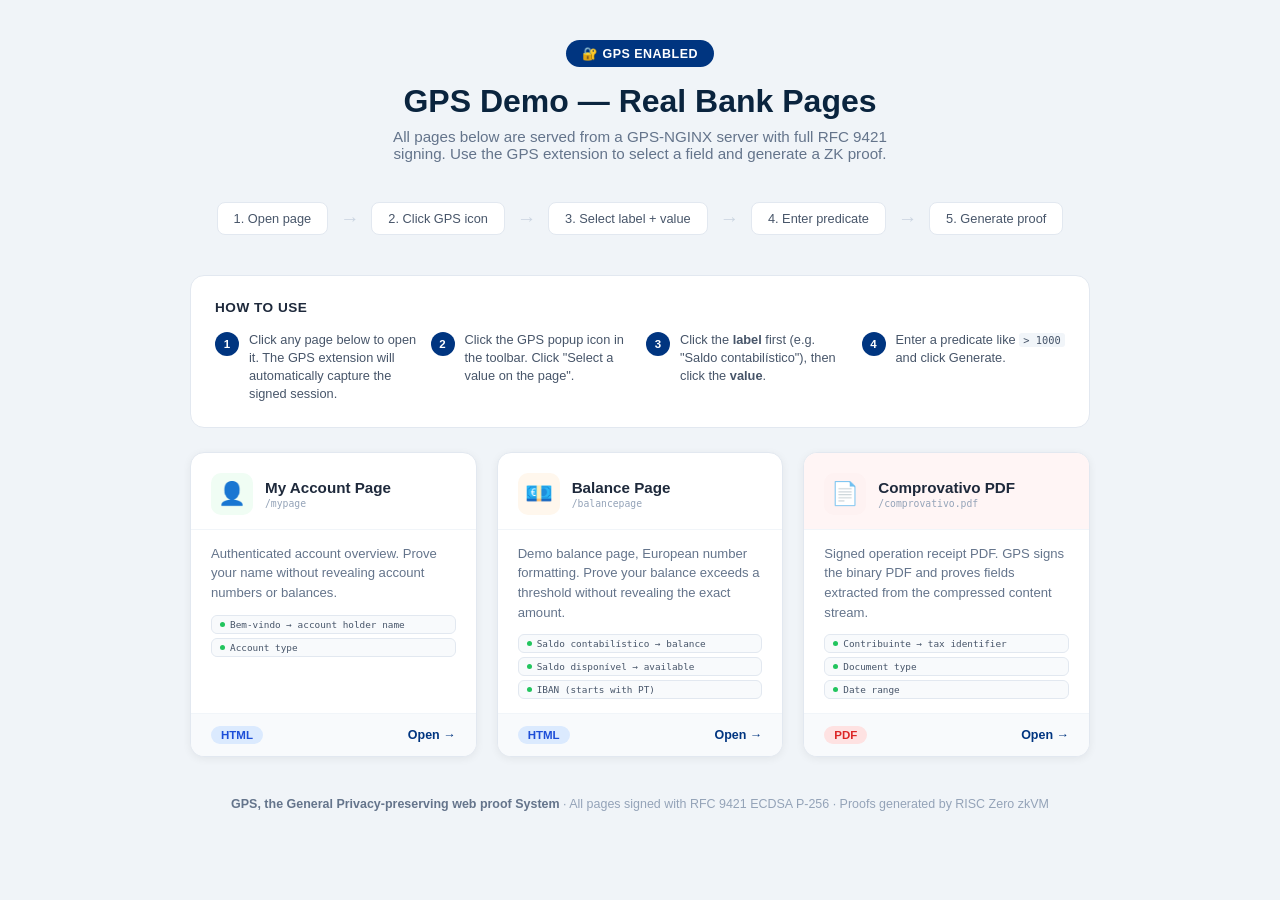
==== gps-server/html/realwebsite/index.html @ 6f9e5afe "GPS: RFC 9421 web proofs in a RISC Zero zkVM" ====
<!DOCTYPE html>
<html lang="pt-PT">
<head>
<meta charset="UTF-8">
<meta name="viewport" content="width=device-width, initial-scale=1.0">
<title>GPS Demo: signed pages</title>
<style>
  * { box-sizing: border-box; margin: 0; padding: 0; }
  body {
    font-family: -apple-system, BlinkMacSystemFont, 'Segoe UI', sans-serif;
    background: #f0f4f8;
    min-height: 100vh;
    display: flex;
    flex-direction: column;
    align-items: center;
    padding: 40px 20px;
  }

  .header {
    text-align: center;
    margin-bottom: 40px;
  }
  .header .badge {
    display: inline-flex;
    align-items: center;
    gap: 8px;
    background: #003580;
    color: white;
    padding: 6px 16px;
    border-radius: 20px;
    font-size: 0.78em;
    font-weight: 600;
    letter-spacing: 0.5px;
    margin-bottom: 16px;
  }
  .header h1 {
    font-size: 2em;
    color: #0a243e;
    font-weight: 700;
    margin-bottom: 8px;
  }
  .header p {
    color: #64748b;
    font-size: 0.95em;
    max-width: 520px;
  }

  .flow {
    display: flex;
    align-items: center;
    gap: 12px;
    margin-bottom: 40px;
    flex-wrap: wrap;
    justify-content: center;
  }
  .flow-step {
    background: white;
    border: 1px solid #e2e8f0;
    border-radius: 8px;
    padding: 8px 16px;
    font-size: 0.8em;
    color: #475569;
    font-weight: 500;
  }
  .flow-arrow {
    color: #cbd5e1;
    font-size: 1.2em;
  }

  .grid {
    display: grid;
    grid-template-columns: repeat(auto-fit, minmax(260px, 1fr));
    gap: 20px;
    width: 100%;
    max-width: 900px;
    margin-bottom: 32px;
  }

  .card {
    background: white;
    border-radius: 14px;
    border: 1px solid #e2e8f0;
    box-shadow: 0 2px 8px rgba(0,0,0,0.06);
    overflow: hidden;
    transition: transform 0.15s, box-shadow 0.15s;
    text-decoration: none;
    display: flex;
    flex-direction: column;
  }
  .card:hover {
    transform: translateY(-2px);
    box-shadow: 0 8px 24px rgba(0,0,0,0.1);
  }

  .card-header {
    padding: 20px 20px 14px;
    border-bottom: 1px solid #f1f5f9;
    display: flex;
    align-items: center;
    gap: 12px;
  }
  .card-icon {
    width: 42px;
    height: 42px;
    border-radius: 10px;
    display: flex;
    align-items: center;
    justify-content: center;
    font-size: 1.4em;
    flex-shrink: 0;
  }
  .card-icon.blue   { background: #eff6ff; }
  .card-icon.green  { background: #f0fdf4; }
  .card-icon.purple { background: #faf5ff; }
  .card-icon.orange { background: #fff7ed; }
  .card-icon.red    { background: #fef2f2; }

  .card-title { font-size: 0.95em; font-weight: 700; color: #1e293b; }
  .card-route { font-size: 0.75em; color: #94a3b8; font-family: monospace; margin-top: 2px; }

  .card-body {
    padding: 14px 20px;
    flex: 1;
  }
  .card-desc {
    font-size: 0.82em;
    color: #64748b;
    line-height: 1.5;
    margin-bottom: 12px;
  }

  .fields {
    display: flex;
    flex-direction: column;
    gap: 4px;
  }
  .field-tag {
    display: inline-flex;
    align-items: center;
    gap: 5px;
    background: #f8fafc;
    border: 1px solid #e2e8f0;
    border-radius: 6px;
    padding: 3px 8px;
    font-size: 0.72em;
    color: #475569;
    font-family: monospace;
  }
  .field-tag .dot {
    width: 5px;
    height: 5px;
    border-radius: 50%;
    background: #22c55e;
    flex-shrink: 0;
  }

  .card-footer {
    padding: 12px 20px;
    background: #f8fafc;
    border-top: 1px solid #f1f5f9;
    display: flex;
    align-items: center;
    justify-content: space-between;
  }
  .card-type {
    font-size: 0.72em;
    font-weight: 600;
    padding: 3px 10px;
    border-radius: 12px;
  }
  .card-type.html { background: #dbeafe; color: #1d4ed8; }
  .card-type.pdf  { background: #fee2e2; color: #dc2626; }
  .open-btn {
    font-size: 0.78em;
    color: #003580;
    font-weight: 600;
    display: flex;
    align-items: center;
    gap: 4px;
  }

  .pdf-card .card-header { background: #fff5f5; }

  .instructions {
    max-width: 900px;
    width: 100%;
    background: white;
    border-radius: 14px;
    border: 1px solid #e2e8f0;
    padding: 24px;
    margin-bottom: 24px;
  }
  .instructions h3 {
    font-size: 0.85em;
    font-weight: 700;
    color: #1e293b;
    margin-bottom: 16px;
    text-transform: uppercase;
    letter-spacing: 0.5px;
  }
  .steps-grid {
    display: grid;
    grid-template-columns: repeat(auto-fit, minmax(180px, 1fr));
    gap: 12px;
  }
  .step-item {
    display: flex;
    gap: 10px;
    align-items: flex-start;
  }
  .step-num {
    width: 24px;
    height: 24px;
    border-radius: 50%;
    background: #003580;
    color: white;
    font-size: 0.72em;
    font-weight: 700;
    display: flex;
    align-items: center;
    justify-content: center;
    flex-shrink: 0;
    margin-top: 1px;
  }
  .step-text {
    font-size: 0.8em;
    color: #475569;
    line-height: 1.4;
  }

  .gps-footer {
    text-align: center;
    font-size: 0.78em;
    color: #94a3b8;
    margin-top: 8px;
  }
  .gps-footer strong { color: #64748b; }
</style>
</head>
<body>

<div class="header">
  <div class="badge">🔐 GPS ENABLED</div>
  <h1>GPS Demo — Real Bank Pages</h1>
  <p>All pages below are served from a GPS-NGINX server with full RFC 9421 signing. Use the GPS extension to select a field and generate a ZK proof.</p>
</div>

<div class="flow">
  <div class="flow-step">1. Open page</div>
  <div class="flow-arrow">→</div>
  <div class="flow-step">2. Click GPS icon</div>
  <div class="flow-arrow">→</div>
  <div class="flow-step">3. Select label + value</div>
  <div class="flow-arrow">→</div>
  <div class="flow-step">4. Enter predicate</div>
  <div class="flow-arrow">→</div>
  <div class="flow-step">5. Generate proof</div>
</div>

<div class="instructions">
  <h3>How to use</h3>
  <div class="steps-grid">
    <div class="step-item">
      <div class="step-num">1</div>
      <div class="step-text">Click any page below to open it. The GPS extension will automatically capture the signed session.</div>
    </div>
    <div class="step-item">
      <div class="step-num">2</div>
      <div class="step-text">Click the GPS popup icon in the toolbar. Click "Select a value on the page".</div>
    </div>
    <div class="step-item">
      <div class="step-num">3</div>
      <div class="step-text">Click the <strong>label</strong> first (e.g. "Saldo contabilístico"), then click the <strong>value</strong>.</div>
    </div>
    <div class="step-item">
      <div class="step-num">4</div>
      <div class="step-text">Enter a predicate like <code style="background:#f1f5f9;padding:1px 4px;border-radius:3px">> 1000</code> and click Generate.</div>
    </div>
  </div>
</div>

<div class="grid">

  <!-- Homepage -->
  

  <!-- Login -->
  

  <!-- MyPage -->
  <a class="card" href="/mypage" target="_blank">
    <div class="card-header">
      <div class="card-icon green">👤</div>
      <div>
        <div class="card-title">My Account Page</div>
        <div class="card-route">/mypage</div>
      </div>
    </div>
    <div class="card-body">
      <div class="card-desc">Authenticated account overview. Prove your name without revealing account numbers or balances.</div>
      <div class="fields">
        <div class="field-tag"><span class="dot"></span>Bem-vindo → account holder name</div>
        <div class="field-tag"><span class="dot"></span>Account type</div>
      </div>
    </div>
    <div class="card-footer">
      <span class="card-type html">HTML</span>
      <span class="open-btn">Open →</span>
    </div>
  </a>

  <!-- Balance -->
  <a class="card" href="/balancepage" target="_blank">
    <div class="card-header">
      <div class="card-icon orange">💶</div>
      <div>
        <div class="card-title">Balance Page</div>
        <div class="card-route">/balancepage</div>
      </div>
    </div>
    <div class="card-body">
      <div class="card-desc">Demo balance page, European number formatting. Prove your balance exceeds a threshold without revealing the exact amount.</div>
      <div class="fields">
        <div class="field-tag"><span class="dot"></span>Saldo contabilístico → balance</div>
        <div class="field-tag"><span class="dot"></span>Saldo disponível → available</div>
        <div class="field-tag"><span class="dot"></span>IBAN (starts with PT)</div>
      </div>
    </div>
    <div class="card-footer">
      <span class="card-type html">HTML</span>
      <span class="open-btn">Open →</span>
    </div>
  </a>

  <!-- PDF -->
  <a class="card pdf-card" href="/comprovativo.pdf" target="_blank">
    <div class="card-header">
      <div class="card-icon red">📄</div>
      <div>
        <div class="card-title">Comprovativo PDF</div>
        <div class="card-route">/comprovativo.pdf</div>
      </div>
    </div>
    <div class="card-body">
      <div class="card-desc">Signed operation receipt PDF. GPS signs the binary PDF and proves fields extracted from the compressed content stream.</div>
      <div class="fields">
        <div class="field-tag"><span class="dot"></span>Contribuinte → tax identifier</div>
        <div class="field-tag"><span class="dot"></span>Document type</div>
        <div class="field-tag"><span class="dot"></span>Date range</div>
      </div>
    </div>
    <div class="card-footer">
      <span class="card-type pdf">PDF</span>
      <span class="open-btn">Open →</span>
    </div>
  </a>

</div>

<div class="gps-footer">
  <strong>GPS, the General Privacy-preserving web proof System</strong> · All pages signed with RFC 9421 ECDSA P-256 · Proofs generated by RISC Zero zkVM
</div>

</body>
</html>
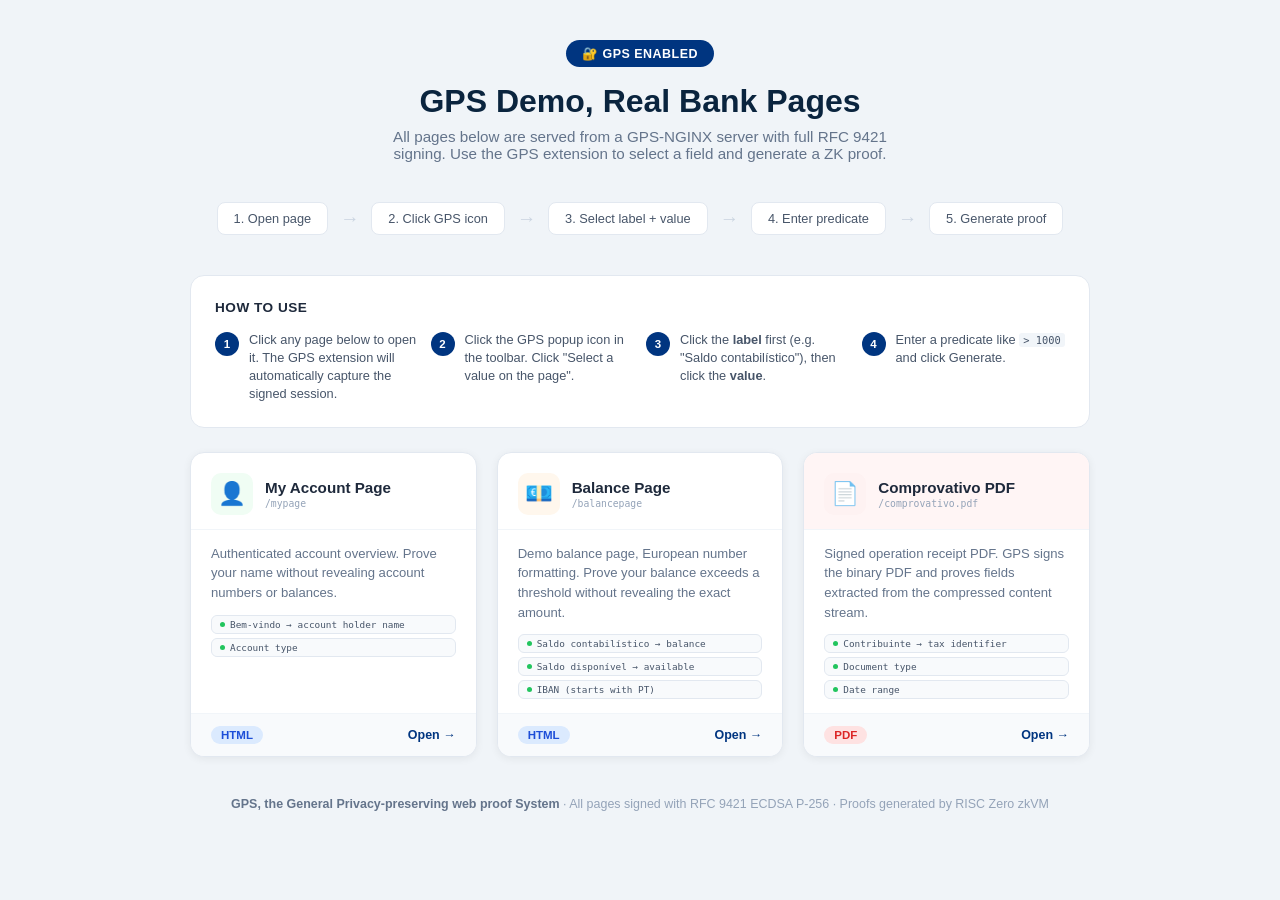
==== commit 27837111: "Final version" ====
--- a/gps-server/html/realwebsite/index.html
+++ b/gps-server/html/realwebsite/index.html
@@ -241,7 +241,7 @@
 
 <div class="header">
   <div class="badge">🔐 GPS ENABLED</div>
-  <h1>GPS Demo — Real Bank Pages</h1>
+  <h1>GPS Demo, Real Bank Pages</h1>
   <p>All pages below are served from a GPS-NGINX server with full RFC 9421 signing. Use the GPS extension to select a field and generate a ZK proof.</p>
 </div>
 
